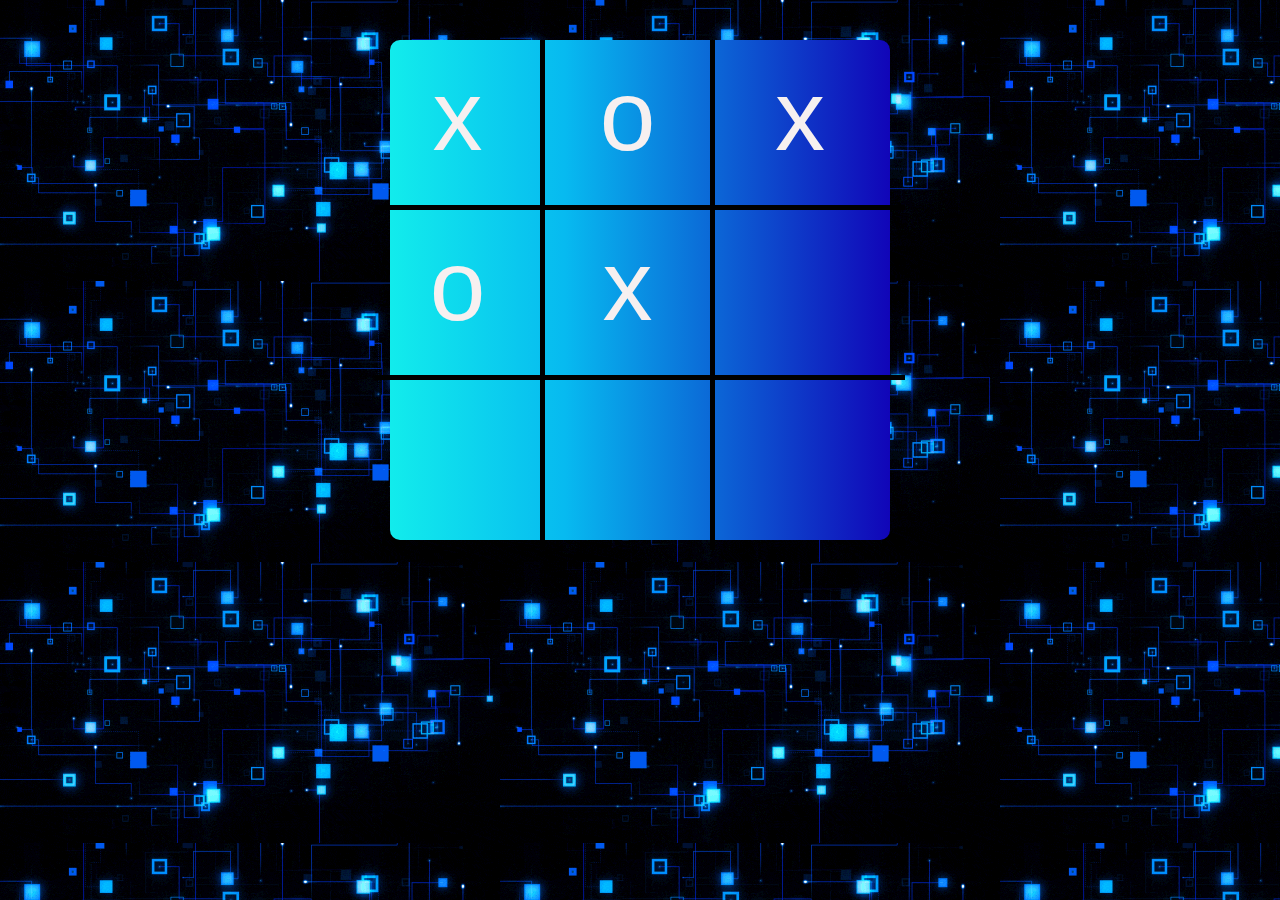
==== triqui.html @ 838cafd9 "css,html" ====
<html>

<head>
  <title>Triqui</title>
  <link rel="icon" type="image/png" href="./img/images.png">
  <link rel="stylesheet" href="https://stackpath.bootstrapcdn.com/bootstrap/4.4.1/css/bootstrap.min.css" integrity="sha384-Vkoo8x4CGsO3+Hhxv8T/Q5PaXtkKtu6ug5TOeNV6gBiFeWPGFN9MuhOf23Q9Ifjh" crossorigin="anonymous">
  <link rel="stylesheet" type="text/css" href="./index.css">
</head>

<body
class="img-fluid" 
background="./img/Resultado de imagen para html background pattern.gif"
>

<div class="container d-flex justify-content-center "> 
  <div class="triqui">
    <div class="row">
      <div class=" text-center celda">x</div>
        <div class="text-center celda">o</div>
          <div class="text-center celda">x</div>
        </div>
            
          <div class="row">
            <div class="text-center celda">o</div>
              <div class=" text-center celda">x</div>
                <div class="text-center celda"></div>
              </div>

                <div class="row">
                  <div class="text-center celda"></div>
                    <div class="text-center celda"></div>
                      <div class="text-center celda"></div>
                    </div>
  </div>
</div>
  
  
  
 
  
  
  <script src="https://code.jquery.com/jquery-3.4.1.slim.min.js" integrity="sha384-J6qa4849blE2+poT4WnyKhv5vZF5SrPo0iEjwBvKU7imGFAV0wwj1yYfoRSJoZ+n" crossorigin="anonymous"></script>
  <script src="https://cdn.jsdelivr.net/npm/popper.js@1.16.0/dist/umd/popper.min.js" integrity="sha384-Q6E9RHvbIyZFJoft+2mJbHaEWldlvI9IOYy5n3zV9zzTtmI3UksdQRVvoxMfooAo" crossorigin="anonymous"></script>
  <script src="https://stackpath.bootstrapcdn.com/bootstrap/4.4.1/js/bootstrap.min.js" integrity="sha384-wfSDF2E50Y2D1uUdj0O3uMBJnjuUD4Ih7YwaYd1iqfktj0Uod8GCExl3Og8ifwB6" crossorigin="anonymous"></script>
</body>

</html>
---- index.css ----
*{
  box-sizing:border-box ;
 
}
.jumbotron {
  background: linear-gradient(90deg, rgba(2,0,36,1) 0%, rgba(9,9,121,1) 35%, rgba(0,212,255,1) 100%);
  color: #fff;
  padding-top: 40px;

}

a {
background-color: aqua !important;
color: black !important;

}
.container {
  padding-top: 20px;
  margin-top: 20px;
}

.triqui {
  background: linear-gradient(90deg, rgb(18, 236, 236) 0%, rgb(7, 186, 240) 35%, rgb(17, 5, 184) 100%);
  width: 500px;
 height: 500px;
  border-radius: 10px;
  color: rgb(246, 240, 240);
  font-size: 100px;
  font-family:Arial, Helvetica, sans-serif;
  
}
.triqui .row {
  height: 170px;
 
 }
.triqui .row:not(:last-child) {
 border-bottom: 5px solid black !important;

}

.triqui .row .celda {
  width: 170px ;
  height: 170px ;
  float: left;
 
 }

.triqui .row .celda:not(:last-child){
  border-right: 5px solid black !important;
 
 }
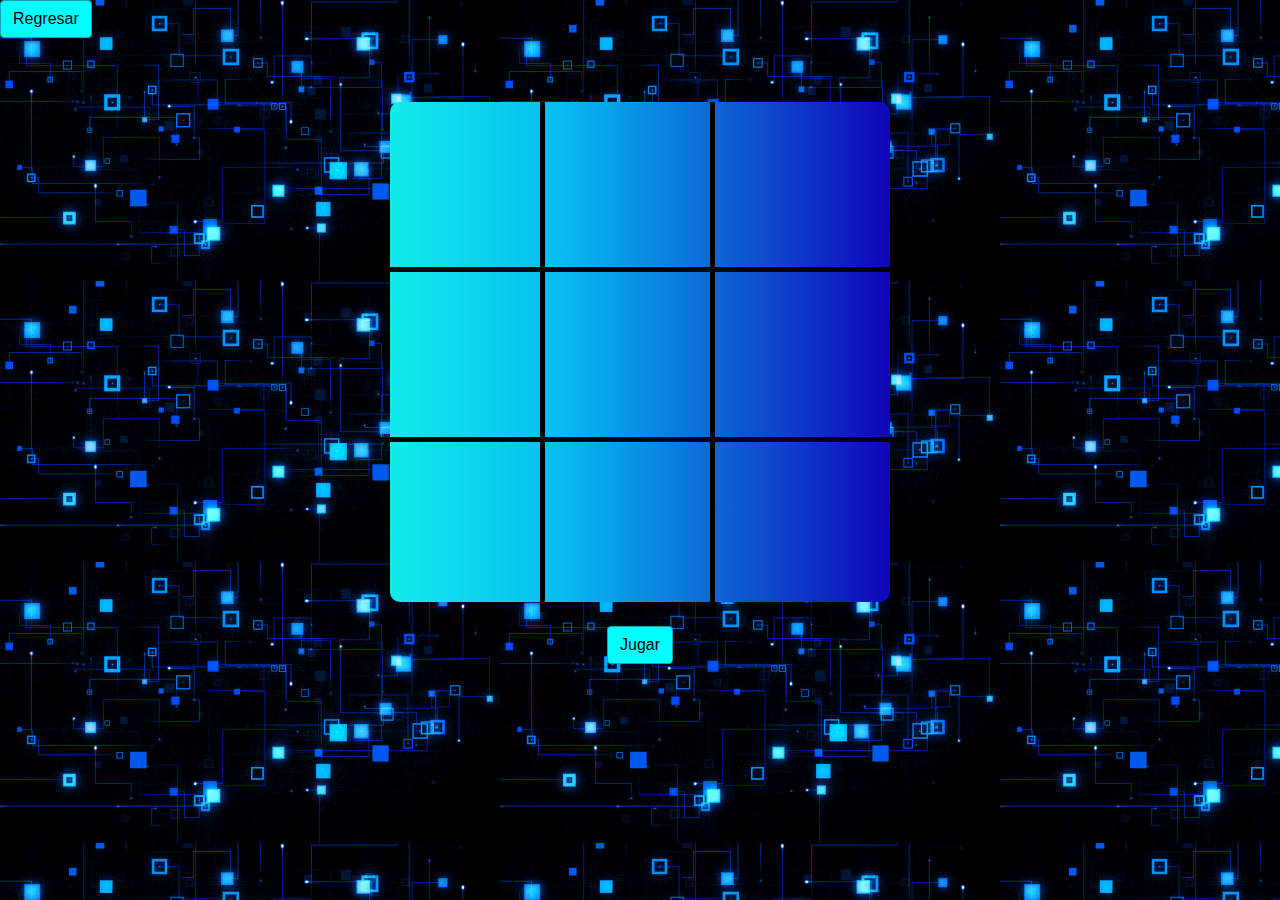
==== commit 52041ce5: "js" ====
--- a/triqui.html
+++ b/triqui.html
@@ -9,39 +9,53 @@
 
 <body
 class="img-fluid" 
-background="./img/Resultado de imagen para html background pattern.gif"
->
+background="./img/fondo.gif">
 
-<div class="container d-flex justify-content-center "> 
+<div class="d-flex">
+  <a class="btn btn-info" href="./" id="jugar">Regresar</a>
+</div>
+<br>
+<h3 id="resultados"></h3>
+<div class="container d-flex justify-content-center"> 
   <div class="triqui">
+    
     <div class="row">
-      <div class=" text-center celda">x</div>
-        <div class="text-center celda">o</div>
-          <div class="text-center celda">x</div>
-        </div>
-            
-          <div class="row">
-            <div class="text-center celda">o</div>
-              <div class=" text-center celda">x</div>
-                <div class="text-center celda"></div>
-              </div>
-
-                <div class="row">
-                  <div class="text-center celda"></div>
-                    <div class="text-center celda"></div>
-                      <div class="text-center celda"></div>
-                    </div>
+      
+      <div id="celda-0-0" data-row="0" data-column="0"  class=" text-center celda"></div>
+      <div id="celda-0-1"  data-row="0" data-column="1"  class="text-center celda"></div>
+      <div id="celda-0-2" data-row="0" data-column="2"  class="text-center celda"></div>
+    </div>
+    
+    <div class="row">
+      
+      <div id="celda-1-0" data-row="1" data-column="0" class="text-center celda"></div>
+      <div id="celda-1-1" data-row="1" data-column="1"  class=" text-center celda"></div>
+      <div id="celda-1-2 data-row="1" data-column="2"  class="text-center celda"></div>
+    </div>
+    
+    <div class="row">
+      
+      <div id="celda-2-0"  data-row="2" data-column="0"  class="text-center celda"></div>
+      <div id="celda-2-1" data-row="2" data-column="1"  class="text-center celda"></div>
+      <div id="celda-2-2" data-row="2" data-column="2"  class="text-center celda"></div>
+    </div>
   </div>
 </div>
-  
-  
-  
- 
-  
-  
-  <script src="https://code.jquery.com/jquery-3.4.1.slim.min.js" integrity="sha384-J6qa4849blE2+poT4WnyKhv5vZF5SrPo0iEjwBvKU7imGFAV0wwj1yYfoRSJoZ+n" crossorigin="anonymous"></script>
-  <script src="https://cdn.jsdelivr.net/npm/popper.js@1.16.0/dist/umd/popper.min.js" integrity="sha384-Q6E9RHvbIyZFJoft+2mJbHaEWldlvI9IOYy5n3zV9zzTtmI3UksdQRVvoxMfooAo" crossorigin="anonymous"></script>
-  <script src="https://stackpath.bootstrapcdn.com/bootstrap/4.4.1/js/bootstrap.min.js" integrity="sha384-wfSDF2E50Y2D1uUdj0O3uMBJnjuUD4Ih7YwaYd1iqfktj0Uod8GCExl3Og8ifwB6" crossorigin="anonymous"></script>
+<br>
+
+<div class="d-flex justify-content-center">
+  <a class="btn btn-info " id="activarBoton">Jugar</a>
+</div>
+
+<script src="https://code.jquery.com/jquery-3.4.1.slim.min.js" integrity="sha384-J6qa4849blE2+poT4WnyKhv5vZF5SrPo0iEjwBvKU7imGFAV0wwj1yYfoRSJoZ+n" crossorigin="anonymous"></script>
+<script src="https://cdn.jsdelivr.net/npm/popper.js@1.16.0/dist/umd/popper.min.js" integrity="sha384-Q6E9RHvbIyZFJoft+2mJbHaEWldlvI9IOYy5n3zV9zzTtmI3UksdQRVvoxMfooAo" crossorigin="anonymous"></script>
+<script src="https://stackpath.bootstrapcdn.com/bootstrap/4.4.1/js/bootstrap.min.js" integrity="sha384-wfSDF2E50Y2D1uUdj0O3uMBJnjuUD4Ih7YwaYd1iqfktj0Uod8GCExl3Og8ifwB6" crossorigin="anonymous"></script>
+<script src="./logica.js"></script>
 </body>
 
-</html>+</html>
+
+
+
+
+
